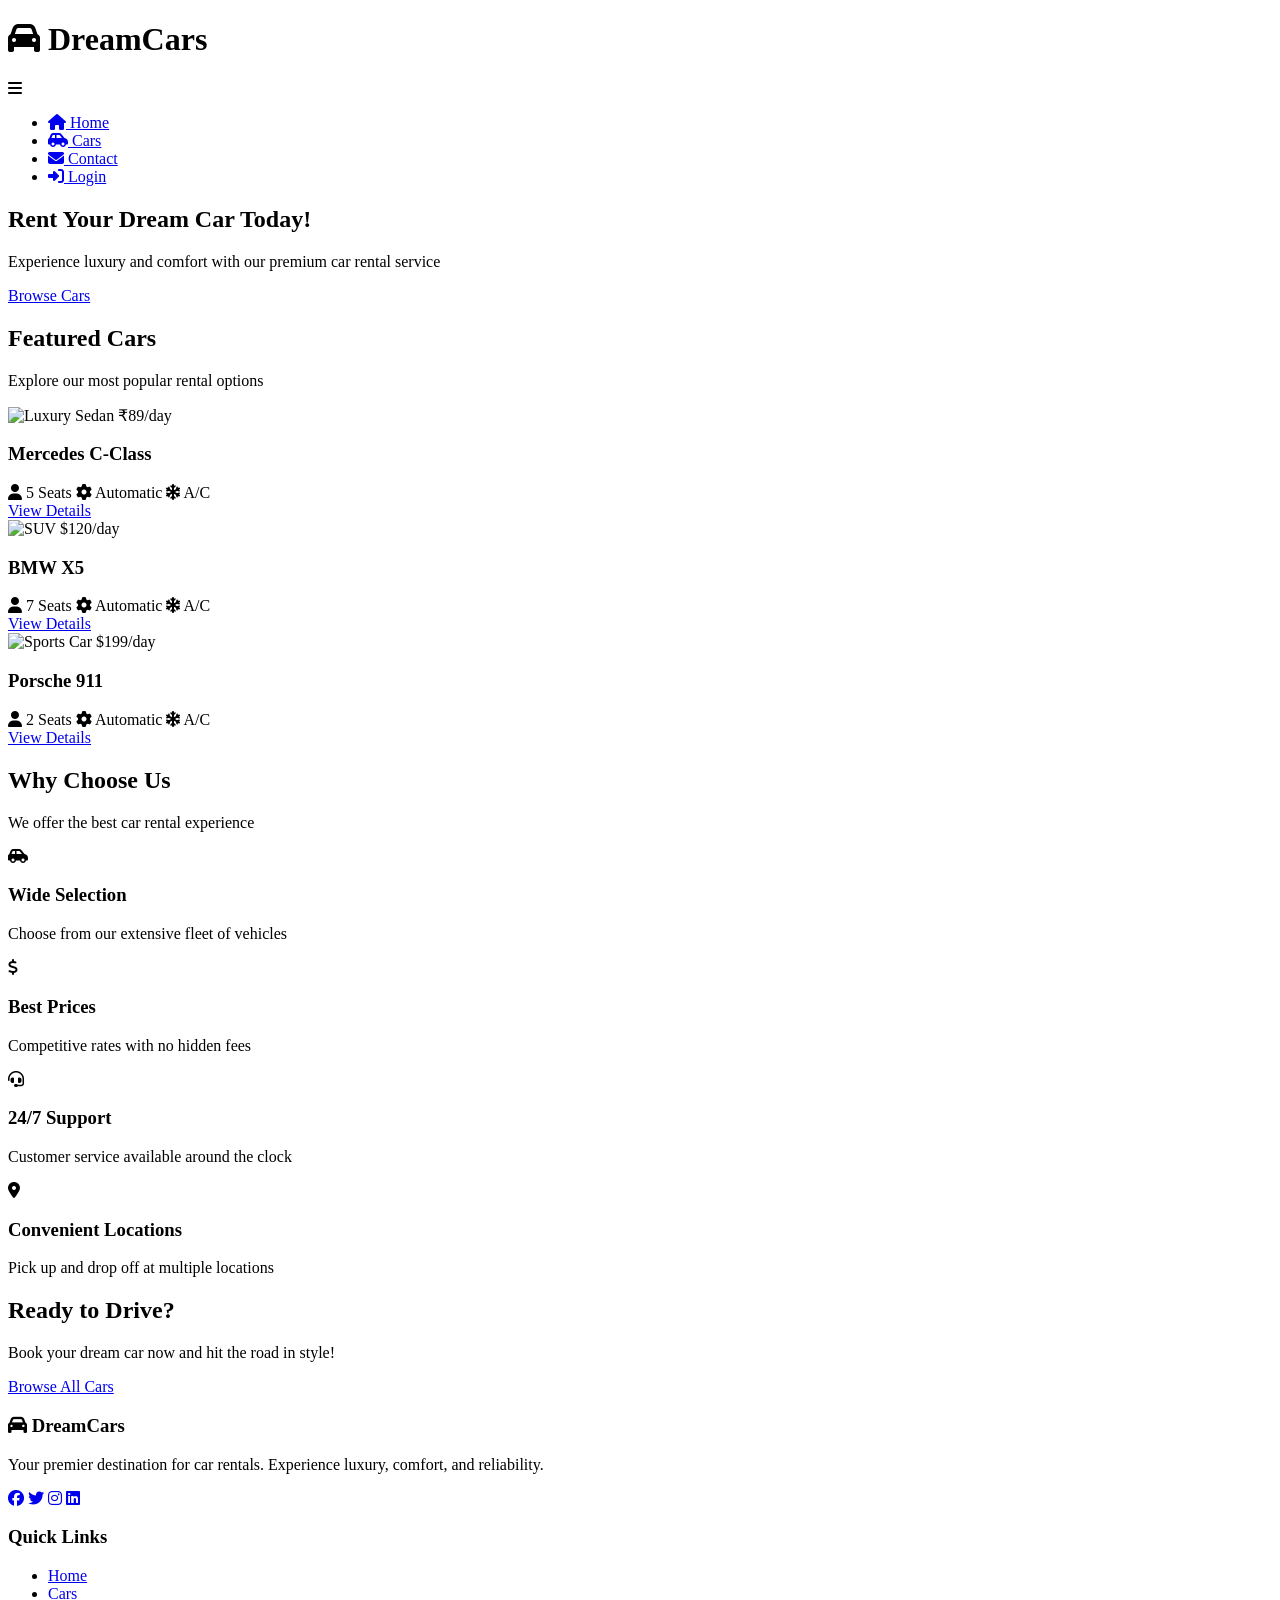
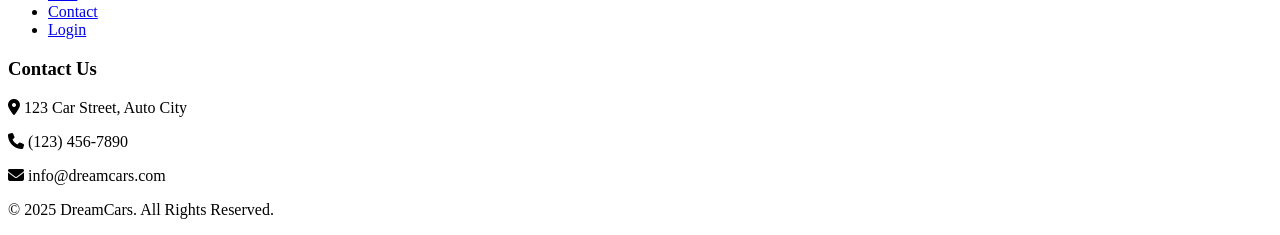
==== index.html @ ee3125b9 "Add files via upload" ====
<!DOCTYPE html>
<html lang="en">
<head>
    <meta charset="UTF-8">
    <meta name="viewport" content="width=device-width, initial-scale=1.0">
    <title>DreamCars - Rent Your Dream Car Today</title>
    <link rel="stylesheet" href="https://cdnjs.cloudflare.com/ajax/libs/font-awesome/6.7.2/css/all.min.css">
    <link rel="stylesheet" href="css/styles.css">
    <link rel="stylesheet" href="css/home.css">
</head>
<body>
    <!-- Header Section -->
    <header>
        <div class="logo">
            <h1><i class="fas fa-car"></i> DreamCars</h1>
        </div>
        <nav>
            <div class="menu-toggle">
                <i class="fas fa-bars"></i>
            </div>
            <ul class="nav-menu">
                <li><a href="index.html" class="active"><i class="fas fa-home"></i> Home</a></li>
                <li><a href="products.html"><i class="fas fa-car-side"></i> Cars</a></li>
                <li><a href="contact.html"><i class="fas fa-envelope"></i> Contact</a></li>
                <li><a href="login.html" class="login-btn"><i class="fas fa-sign-in-alt"></i> Login</a></li>
            </ul>
        </nav>
        </style>
    </header>

    <!-- Hero Section -->
    <section class="hero">
        <div class="hero-content">
            <h2>Rent Your Dream Car Today!</h2>
            <p>Experience luxury and comfort with our premium car rental service</p>
            <a href="products.html" class="btn-primary">Browse Cars</a>
        </div>
    </section>

    <!-- Featured Cars Section -->
    <section class="featured-cars">
        <div class="section-title">
            <h2>Featured Cars</h2>
            <p>Explore our most popular rental options</p>
        </div>
        <div class="car-container">
            <div class="car-card">
                <div class="car-image">
                    <img src="image/3mercedesc-class.jpg" alt="Luxury Sedan">
                    <span class="price"> ₹89<span>/day</span></span>
                </div>
                <div class="car-info">
                    <h3>Mercedes C-Class</h3>
                    <div class="car-features">
                        <span><i class="fas fa-user"></i> 5 Seats</span>
                        <span><i class="fas fa-cog"></i> Automatic</span>
                        <span><i class="fas fa-snowflake"></i> A/C</span>
                    </div>
                    <a href="product-details.html?id=1" class="btn-secondary">View Details</a>
                </div>
            </div>
            <div class="car-card">
                <div class="car-image">
                    <img src="image/BMW-X5.jpg" alt="SUV">
                    <span class="price">$120<span>/day</span></span>
                </div>
                <div class="car-info">
                    <h3>BMW X5</h3>
                    <div class="car-features">
                        <span><i class="fas fa-user"></i> 7 Seats</span>
                        <span><i class="fas fa-cog"></i> Automatic</span>
                        <span><i class="fas fa-snowflake"></i> A/C</span>
                    </div>
                    <a href="product-details.html?id=2" class="btn-secondary">View Details</a>
                </div>
            </div>
            <div class="car-card">
                <div class="car-image">
                    <img src="image/Porsche-911.jpg" alt="Sports Car">
                    <span class="price">$199<span>/day</span></span>
                </div>
                <div class="car-info">
                    <h3>Porsche 911</h3>
                    <div class="car-features">
                        <span><i class="fas fa-user"></i> 2 Seats</span>
                        <span><i class="fas fa-cog"></i> Automatic</span>
                        <span><i class="fas fa-snowflake"></i> A/C</span>
                    </div>
                    <a href="product-details.html?id=3" class="btn-secondary">View Details</a>
                </div>
            </div>
        </div>
    </section>

    <!-- Why Choose Us Section -->
    <section class="why-choose-us">
        <div class="section-title">
            <h2>Why Choose Us</h2>
            <p>We offer the best car rental experience</p>
        </div>
        <div class="features-container">
            <div class="feature">
                <i class="fas fa-car-side"></i>
                <h3>Wide Selection</h3>
                <p>Choose from our extensive fleet of vehicles</p>
            </div>
            <div class="feature">
                <i class="fas fa-dollar-sign"></i>
                <h3>Best Prices</h3>
                <p>Competitive rates with no hidden fees</p>
            </div>
            <div class="feature">
                <i class="fas fa-headset"></i>
                <h3>24/7 Support</h3>
                <p>Customer service available around the clock</p>
            </div>
            <div class="feature">
                <i class="fas fa-map-marker-alt"></i>
                <h3>Convenient Locations</h3>
                <p>Pick up and drop off at multiple locations</p>
            </div>
        </div>
    </section>

    <!-- Call to Action -->
    <section class="cta">
        <div class="cta-content">
            <h2>Ready to Drive?</h2>
            <p>Book your dream car now and hit the road in style!</p>
            <a href="products.html" class="btn-primary">Browse All Cars</a>
        </div>
    </section>

    <!-- Footer -->
    <footer>
        <div class="footer-content">
            <div class="footer-section">
                <h3><i class="fas fa-car"></i> DreamCars</h3>
                <p>Your premier destination for car rentals. Experience luxury, comfort, and reliability.</p>
                <div class="social-icons">
                    <a href="#"><i class="fab fa-facebook"></i></a>
                    <a href="#"><i class="fab fa-twitter"></i></a>
                    <a href="https://WWW.instagram.com/rajput_ratansingh_?igsh=MW1wcThqbHpsczhzZg=="><i class="fab fa-instagram"></i></a>
                    <a href="#"><i class="fab fa-linkedin"></i></a>
                </div>
            </div>
            <div class="footer-section">
                <h3>Quick Links</h3>
                <ul>
                    <li><a href="index.html">Home</a></li>
                    <li><a href="products.html">Cars</a></li>
                    <li><a href="contact.html">Contact</a></li>
                    <li><a href="login.html">Login</a></li>
                </ul>
            </div>
            <div class="footer-section">
                <h3>Contact Us</h3>
                <p><i class="fas fa-map-marker-alt"></i> 123 Car Street, Auto City</p>
                <p><i class="fas fa-phone"></i> (123) 456-7890</p>
                <p><i class="fas fa-envelope"></i> info@dreamcars.com</p>
            </div>
        </div>
        <div class="footer-bottom">
            <p>&copy; 2025 DreamCars. All Rights Reserved.</p>
        </div>
    </footer>

    <script src="js/main.js"></script>
    <script src="js/home.js"></script>
</body>
</html>
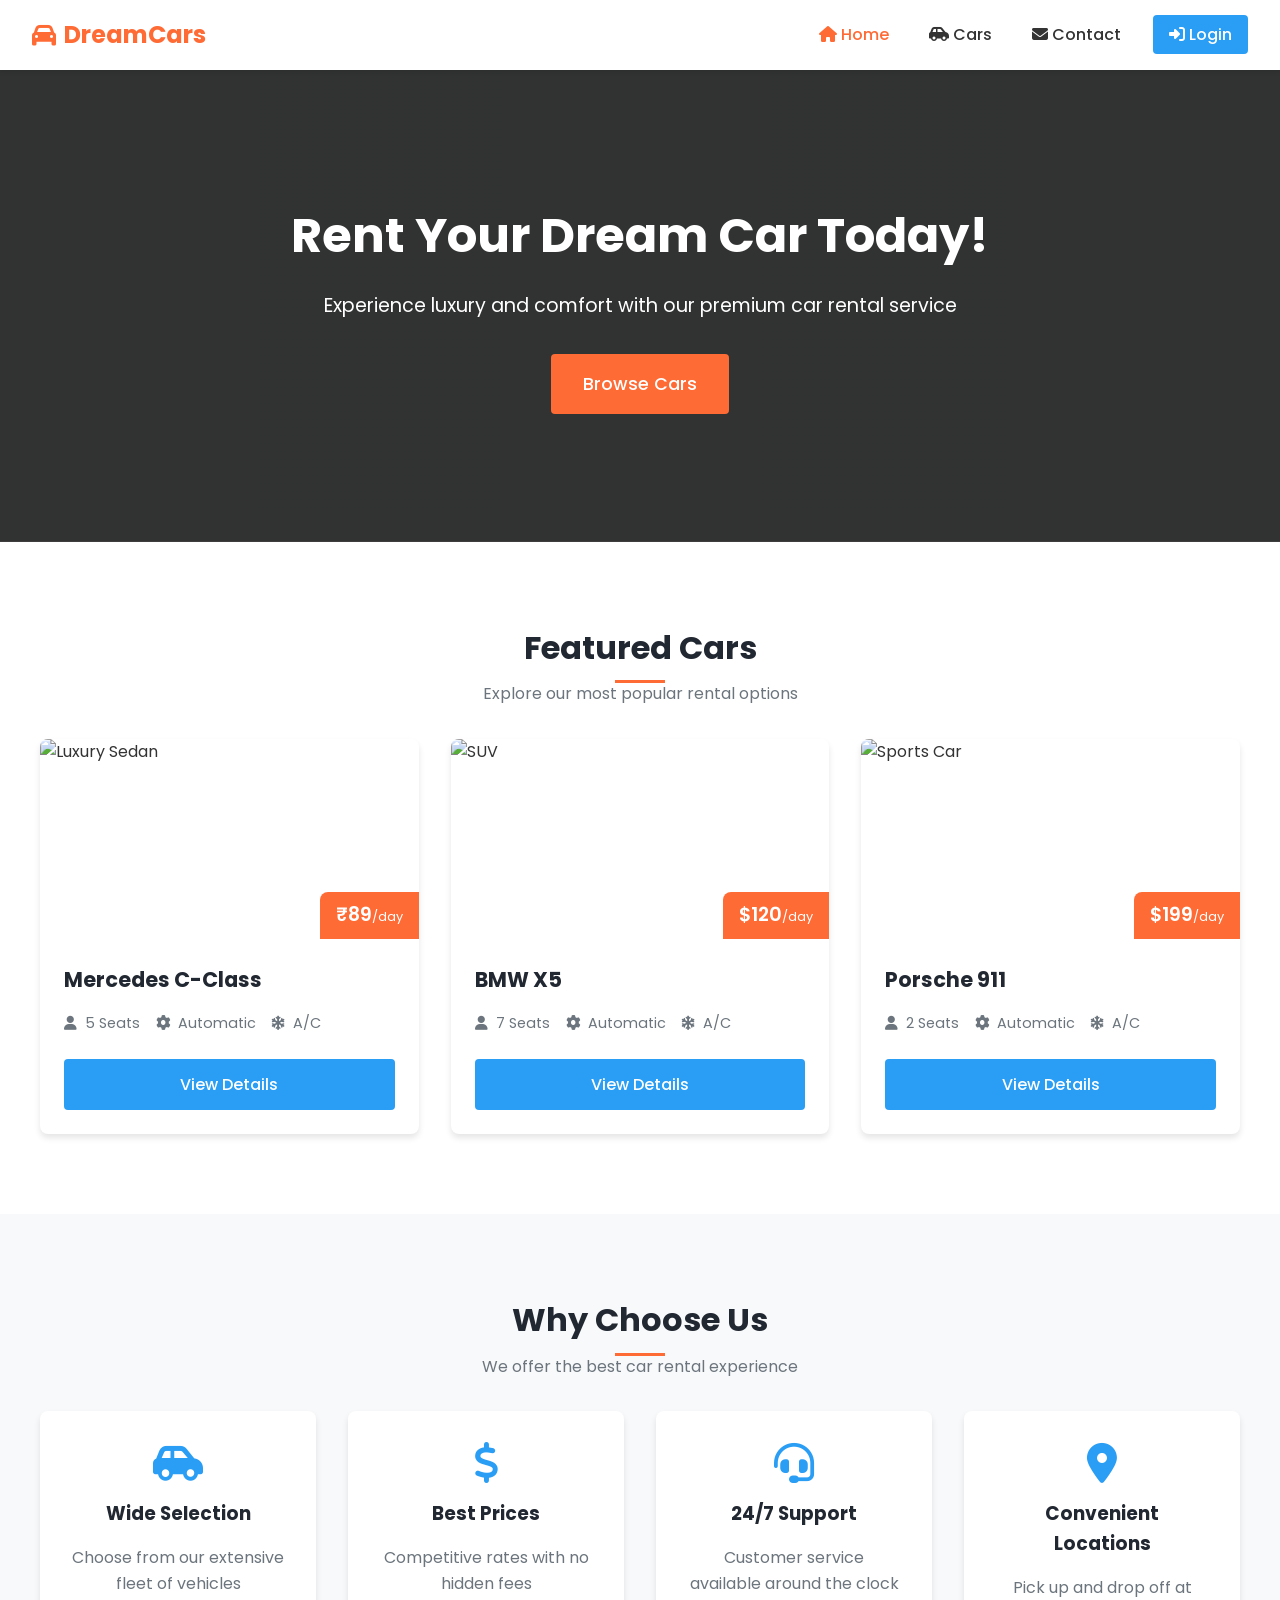
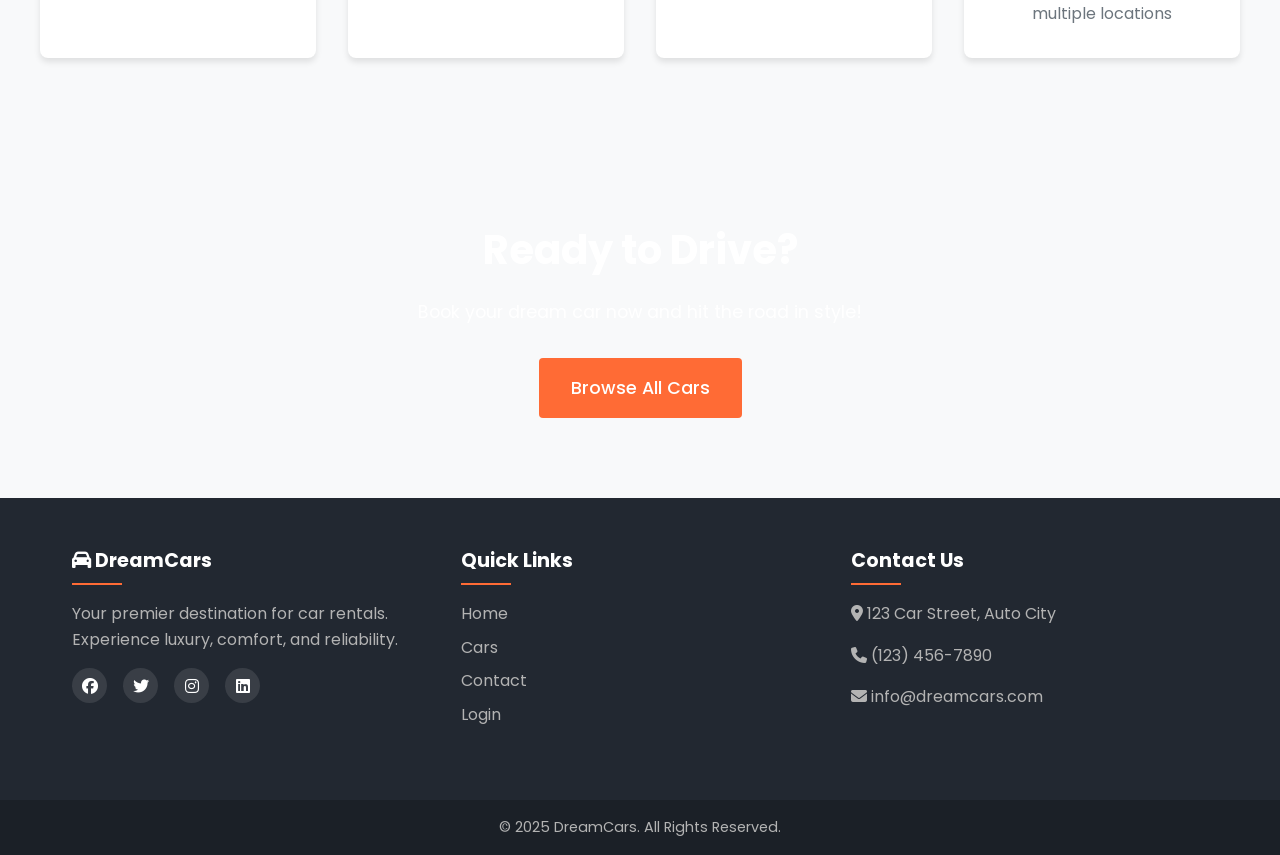
==== commit 2ac6be55: "Update index.html" ====
--- a/index.html
+++ b/index.html
@@ -5,8 +5,8 @@
     <meta name="viewport" content="width=device-width, initial-scale=1.0">
     <title>DreamCars - Rent Your Dream Car Today</title>
     <link rel="stylesheet" href="https://cdnjs.cloudflare.com/ajax/libs/font-awesome/6.7.2/css/all.min.css">
-    <link rel="stylesheet" href="css/styles.css">
-    <link rel="stylesheet" href="css/home.css">
+    <link rel="stylesheet" href="styles.css">
+    <link rel="stylesheet" href="home.css">
 </head>
 <body>
     <!-- Header Section -->
@@ -169,3 +169,4 @@
     <script src="js/home.js"></script>
 </body>
 </html>
+
--- a/styles.css
+++ b/styles.css
@@ -0,0 +1,416 @@
+/* Global Styles */
+@import url('https://fonts.googleapis.com/css2?family=Poppins:wght@300;400;500;600;700&display=swap');
+
+:root {
+    --primary-color: #ff6b35;
+    --secondary-color: #2a9df4;
+    --accent-color: #ffd166;
+    --dark-color: #222831;
+    --light-color: #f8f9fa;
+    --text-color: #333333;
+    --text-light: #6c757d;
+    --border-color: #dee2e6;
+    --success-color: #28a745;
+    --error-color: #dc3545;
+    --box-shadow: 0 4px 6px rgba(0, 0, 0, 0.1);
+    --transition: all 0.3s ease;
+}
+
+* {
+    margin: 0;
+    padding: 0;
+    box-sizing: border-box;
+}
+
+body {
+    font-family: 'Poppins', sans-serif;
+    line-height: 1.6;
+    color: var(--text-color);
+    background-color: var(--light-color);
+}
+
+.container {
+    width: 100%;
+    max-width: 1200px;
+    margin: 0 auto;
+    padding: 0 15px;
+}
+
+a {
+    text-decoration: none;
+    color: var(--secondary-color);
+    transition: var(--transition);
+}
+
+a:hover {
+    color: var(--primary-color);
+}
+
+ul {
+    list-style: none;
+}
+
+img {
+    max-width: 100%;
+    height: auto;
+}
+
+.section-title {
+    text-align: center;
+    margin-bottom: 2rem;
+}
+
+.section-title h2 {
+    font-size: 2rem;
+    color: var(--dark-color);
+    margin-bottom: 0.5rem;
+    position: relative;
+    display: inline-block;
+}
+
+.section-title h2::after {
+    content: '';
+    position: absolute;
+    bottom: -10px;
+    left: 50%;
+    transform: translateX(-50%);
+    width: 50px;
+    height: 3px;
+    background-color: var(--primary-color);
+}
+
+.section-title p {
+    color: var(--text-light);
+}
+
+/* Buttons */
+.btn-primary {
+    display: inline-block;
+    background-color: var(--primary-color);
+    color: white;
+    padding: 0.8rem 1.5rem;
+    border: none;
+    border-radius: 4px;
+    font-weight: 500;
+    cursor: pointer;
+    transition: var(--transition);
+    text-align: center;
+}
+
+.btn-primary:hover {
+    background-color: #e55a2b;
+    color: white;
+    transform: translateY(-2px);
+    box-shadow: var(--box-shadow);
+}
+
+.btn-secondary {
+    display: inline-block;
+    background-color: var(--secondary-color);
+    color: white;
+    padding: 0.8rem 1.5rem;
+    border: none;
+    border-radius: 4px;
+    font-weight: 500;
+    cursor: pointer;
+    transition: var(--transition);
+    text-align: center;
+}
+
+.btn-secondary:hover {
+    background-color: #1f8ad8;
+    color: white;
+    transform: translateY(-2px);
+    box-shadow: var(--box-shadow);
+}
+
+/* Header */
+header {
+    background-color: white;
+    box-shadow: 0 2px 4px rgba(0, 0, 0, 0.1);
+    padding: 1rem 2rem;
+    display: flex;
+    justify-content: space-between;
+    align-items: center;
+    position: sticky;
+    top: 0;
+    z-index: 1000;
+}
+
+.logo h1 {
+    font-size: 1.5rem;
+    color: var(--primary-color);
+    display: flex;
+    align-items: center;
+    gap: 0.5rem;
+}
+
+.nav-menu {
+    display: flex;
+    gap: 1.5rem;
+}
+
+.nav-menu a {
+    color: var(--text-color);
+    font-weight: 500;
+    padding: 0.5rem;
+    border-radius: 4px;
+    transition: var(--transition);
+}
+
+.nav-menu a:hover, .nav-menu a.active {
+    color: var(--primary-color);
+}
+
+.nav-menu a.login-btn {
+    background-color: var(--secondary-color);
+    color: white;
+    padding: 0.5rem 1rem;
+}
+
+.nav-menu a.login-btn:hover, .nav-menu a.login-btn.active {
+    background-color: #1f8ad8;
+    color: white;
+}
+
+.menu-toggle {
+    display: none;
+    font-size: 1.5rem;
+    cursor: pointer;
+}
+
+/* Footer */
+footer {
+    background-color: var(--dark-color);
+    color: white;
+    padding: 3rem 0 0;
+}
+
+.footer-content {
+    display: flex;
+    flex-wrap: wrap;
+    justify-content: space-between;
+    max-width: 1200px;
+    margin: 0 auto;
+    padding: 0 1rem;
+}
+
+.footer-section {
+    flex: 1;
+    min-width: 250px;
+    margin-bottom: 2rem;
+    padding: 0 1rem;
+}
+
+.footer-section h3 {
+    margin-bottom: 1rem;
+    font-size: 1.2rem;
+    position: relative;
+    padding-bottom: 0.5rem;
+}
+
+.footer-section h3::after {
+    content: '';
+    position: absolute;
+    bottom: 0;
+    left: 0;
+    width: 50px;
+    height: 2px;
+    background-color: var(--primary-color);
+}
+
+.footer-section p {
+    margin-bottom: 1rem;
+    color: #b3b3b3;
+}
+
+.footer-section ul li {
+    margin-bottom: 0.5rem;
+}
+
+.footer-section ul li a {
+    color: #b3b3b3;
+    transition: var(--transition);
+}
+
+.footer-section ul li a:hover {
+    color: var(--primary-color);
+    padding-left: 5px;
+}
+
+.social-icons {
+    display: flex;
+    gap: 1rem;
+    margin-top: 1rem;
+}
+
+.social-icons a {
+    display: flex;
+    align-items: center;
+    justify-content: center;
+    width: 35px;
+    height: 35px;
+    background-color: rgba(255, 255, 255, 0.1);
+    border-radius: 50%;
+    color: white;
+    transition: var(--transition);
+}
+
+.social-icons a:hover {
+    background-color: var(--primary-color);
+    transform: translateY(-3px);
+}
+
+.footer-bottom {
+    background-color: rgba(0, 0, 0, 0.2);
+    padding: 1rem 0;
+    text-align: center;
+    margin-top: 2rem;
+}
+
+.footer-bottom p {
+    font-size: 0.9rem;
+    color: #b3b3b3;
+}
+
+/* Form Styles */
+.form-group {
+    margin-bottom: 1.5rem;
+}
+
+.form-group label {
+    display: block;
+    margin-bottom: 0.5rem;
+    font-weight: 500;
+}
+
+.form-group input,
+.form-group textarea,
+.form-group select {
+    width: 100%;
+    padding: 0.8rem;
+    border: 1px solid var(--border-color);
+    border-radius: 4px;
+    font-family: inherit;
+    font-size: 1rem;
+    transition: var(--transition);
+}
+
+.form-group input:focus,
+.form-group textarea:focus,
+.form-group select:focus {
+    border-color: var(--secondary-color);
+    outline: none;
+    box-shadow: 0 0 0 3px rgba(42, 157, 244, 0.2);
+}
+
+.error-message {
+    color: var(--error-color);
+    font-size: 0.85rem;
+    margin-top: 0.25rem;
+    display: block;
+}
+
+/* Page Banner */
+.page-banner {
+    background: linear-gradient(rgba(0, 0, 0, 0.6), rgba(0, 0, 0, 0.6)), url('../img/banner-bg.jpg');
+    background-size: cover;
+    background-position: center;
+    color: white;
+    text-align: center;
+    padding: 4rem 1rem;
+}
+
+.page-banner h2 {
+    font-size: 2.5rem;
+    margin-bottom: 1rem;
+}
+
+.page-banner p {
+    font-size: 1.1rem;
+    max-width: 600px;
+    margin: 0 auto;
+}
+
+/* Responsive Styles */
+@media (max-width: 992px) {
+    .footer-section {
+        flex: 0 0 calc(50% - 2rem);
+    }
+}
+
+@media (max-width: 768px) {
+    .menu-toggle {
+        display: block;
+    }
+
+    .nav-menu {
+        position: fixed;
+        top: 70px;
+        left: -100%;
+        flex-direction: column;
+        background-color: white;
+        width: 80%;
+        height: calc(100vh - 70px);
+        padding: 2rem;
+        transition: 0.3s;
+        box-shadow: 0 10px 15px rgba(0, 0, 0, 0.1);
+    }
+
+    .nav-menu.active {
+        left: 0;
+    }
+
+    .nav-menu a {
+        display: block;
+        padding: 1rem 0;
+        font-size: 1.1rem;
+        border-bottom: 1px solid var(--border-color);
+    }
+
+    .nav-menu a.login-btn {
+        margin-top: 1rem;
+        text-align: center;
+    }
+
+    .section-title h2 {
+        font-size: 1.75rem;
+    }
+}
+
+@media (max-width: 576px) {
+    .footer-section {
+        flex: 0 0 100%;
+    }
+
+    .page-banner h2 {
+        font-size: 2rem;
+    }
+}
+.hero {
+    background: url('image/bg.jpg') no-repeat center center;
+    background-size: cover;
+    background-position: center;
+    color: #fff;
+    text-align: center;
+    padding: 100px 20px;
+    position: relative;
+}
+
+.hero::after {
+    content: "";
+    position: absolute;
+    top: 0;
+    left: 0;
+    width: 100%;
+    height: 100%;
+    background: rgba(0, 0, 0, 0.5); /* Dark overlay */
+    z-index: 1;
+}
+
+.hero-content {
+    position: relative;
+    z-index: 2;
+}
+
+
--- a/home.css
+++ b/home.css
@@ -0,0 +1,268 @@
+/* Hero Section */
+.hero {
+    background: linear-gradient(rgba(0, 0, 0, 0.6), rgba(0, 0, 0, 0.6)), url('../img/hero-bg.jpg');
+    background-size: cover;
+    background-position: center;
+    color: white;
+    text-align: center;
+    padding: 8rem 1rem;
+}
+
+.hero-content {
+    max-width: 800px;
+    margin: 0 auto;
+}
+
+.hero h2 {
+    font-size: 3rem;
+    margin-bottom: 1rem;
+    animation: fadeInDown 1s ease;
+}
+
+.hero p {
+    font-size: 1.2rem;
+    margin-bottom: 2rem;
+    animation: fadeInUp 1s ease;
+}
+
+.hero .btn-primary {
+    padding: 1rem 2rem;
+    font-size: 1.1rem;
+    animation: fadeIn 1.5s ease;
+}
+
+/* Featured Cars Section */
+.featured-cars {
+    padding: 5rem 1rem;
+    background-color: white;
+}
+
+.car-container {
+    display: grid;
+    grid-template-columns: repeat(auto-fill, minmax(300px, 1fr));
+    gap: 2rem;
+    max-width: 1200px;
+    margin: 0 auto;
+}
+
+.car-card {
+    background-color: white;
+    border-radius: 8px;
+    overflow: hidden;
+    box-shadow: var(--box-shadow);
+    transition: var(--transition);
+}
+
+.car-card:hover {
+    transform: translateY(-10px);
+    box-shadow: 0 10px 20px rgba(0, 0, 0, 0.1);
+}
+
+.car-image {
+    position: relative;
+    height: 200px;
+    overflow: hidden;
+}
+
+.car-image img {
+    width: 100%;
+    height: 100%;
+    object-fit: cover;
+    transition: transform 0.5s ease;
+}
+
+.car-card:hover .car-image img {
+    transform: scale(1.1);
+}
+
+.car-image .price {
+    position: absolute;
+    bottom: 0;
+    right: 0;
+    background-color: var(--primary-color);
+    color: white;
+    padding: 0.5rem 1rem;
+    font-weight: 600;
+    font-size: 1.2rem;
+    border-top-left-radius: 8px;
+}
+
+.car-image .price span {
+    font-size: 0.8rem;
+    font-weight: 400;
+}
+
+.car-info {
+    padding: 1.5rem;
+}
+
+.car-info h3 {
+    margin-bottom: 1rem;
+    font-size: 1.3rem;
+    color: var(--dark-color);
+}
+
+.car-features {
+    display: flex;
+    flex-wrap: wrap;
+    gap: 1rem;
+    margin-bottom: 1.5rem;
+}
+
+.car-features span {
+    display: flex;
+    align-items: center;
+    gap: 0.5rem;
+    font-size: 0.9rem;
+    color: var(--text-light);
+}
+
+.car-info .btn-secondary {
+    width: 100%;
+}
+
+/* Why Choose Us Section */
+.why-choose-us {
+    padding: 5rem 1rem;
+    background-color: #f8f9fa;
+}
+
+.features-container {
+    display: grid;
+    grid-template-columns: repeat(auto-fill, minmax(250px, 1fr));
+    gap: 2rem;
+    max-width: 1200px;
+    margin: 0 auto;
+}
+
+.feature {
+    text-align: center;
+    padding: 2rem;
+    background-color: white;
+    border-radius: 8px;
+    box-shadow: var(--box-shadow);
+    transition: var(--transition);
+}
+
+.feature:hover {
+    transform: translateY(-10px);
+}
+
+.feature i {
+    font-size: 2.5rem;
+    color: var(--secondary-color);
+    margin-bottom: 1rem;
+}
+
+.feature h3 {
+    margin-bottom: 1rem;
+    color: var(--dark-color);
+}
+
+.feature p {
+    color: var(--text-light);
+}
+
+/* Call to Action Section */
+.cta {
+    background: linear-gradient(rgba(0, 0, 0, 0.7), rgba(0, 0, 0, 0.7)), url('../img/cta-bg.jpg');
+    background-size: cover;
+    background-position: center;
+    background-attachment: fixed;
+    color: white;
+    text-align: center;
+    padding: 5rem 1rem;
+}
+
+.cta-content {
+    max-width: 700px;
+    margin: 0 auto;
+}
+
+.cta h2 {
+    font-size: 2.5rem;
+    margin-bottom: 1rem;
+}
+
+.cta p {
+    font-size: 1.1rem;
+    margin-bottom: 2rem;
+}
+
+.cta .btn-primary {
+    padding: 1rem 2rem;
+    font-size: 1.1rem;
+}
+
+/* Animations */
+@keyframes fadeInDown {
+    from {
+        opacity: 0;
+        transform: translateY(-20px);
+    }
+    to {
+        opacity: 1;
+        transform: translateY(0);
+    }
+}
+
+@keyframes fadeInUp {
+    from {
+        opacity: 0;
+        transform: translateY(20px);
+    }
+    to {
+        opacity: 1;
+        transform: translateY(0);
+    }
+}
+
+@keyframes fadeIn {
+    from {
+        opacity: 0;
+    }
+    to {
+        opacity: 1;
+    }
+}
+
+/* Responsive Styles */
+@media (max-width: 768px) {
+    .hero {
+        padding: 6rem 1rem;
+    }
+    
+    .hero h2 {
+        font-size: 2.2rem;
+    }
+    
+    .hero p {
+        font-size: 1rem;
+    }
+    
+    .feature {
+        padding: 1.5rem;
+    }
+    
+    .cta h2 {
+        font-size: 2rem;
+    }
+}
+
+@media (max-width: 576px) {
+    .hero {
+        padding: 4rem 1rem;
+    }
+    
+    .hero h2 {
+        font-size: 1.8rem;
+    }
+    
+    .car-container {
+        grid-template-columns: 1fr;
+    }
+    
+    .features-container {
+        grid-template-columns: 1fr;
+    }
+}
